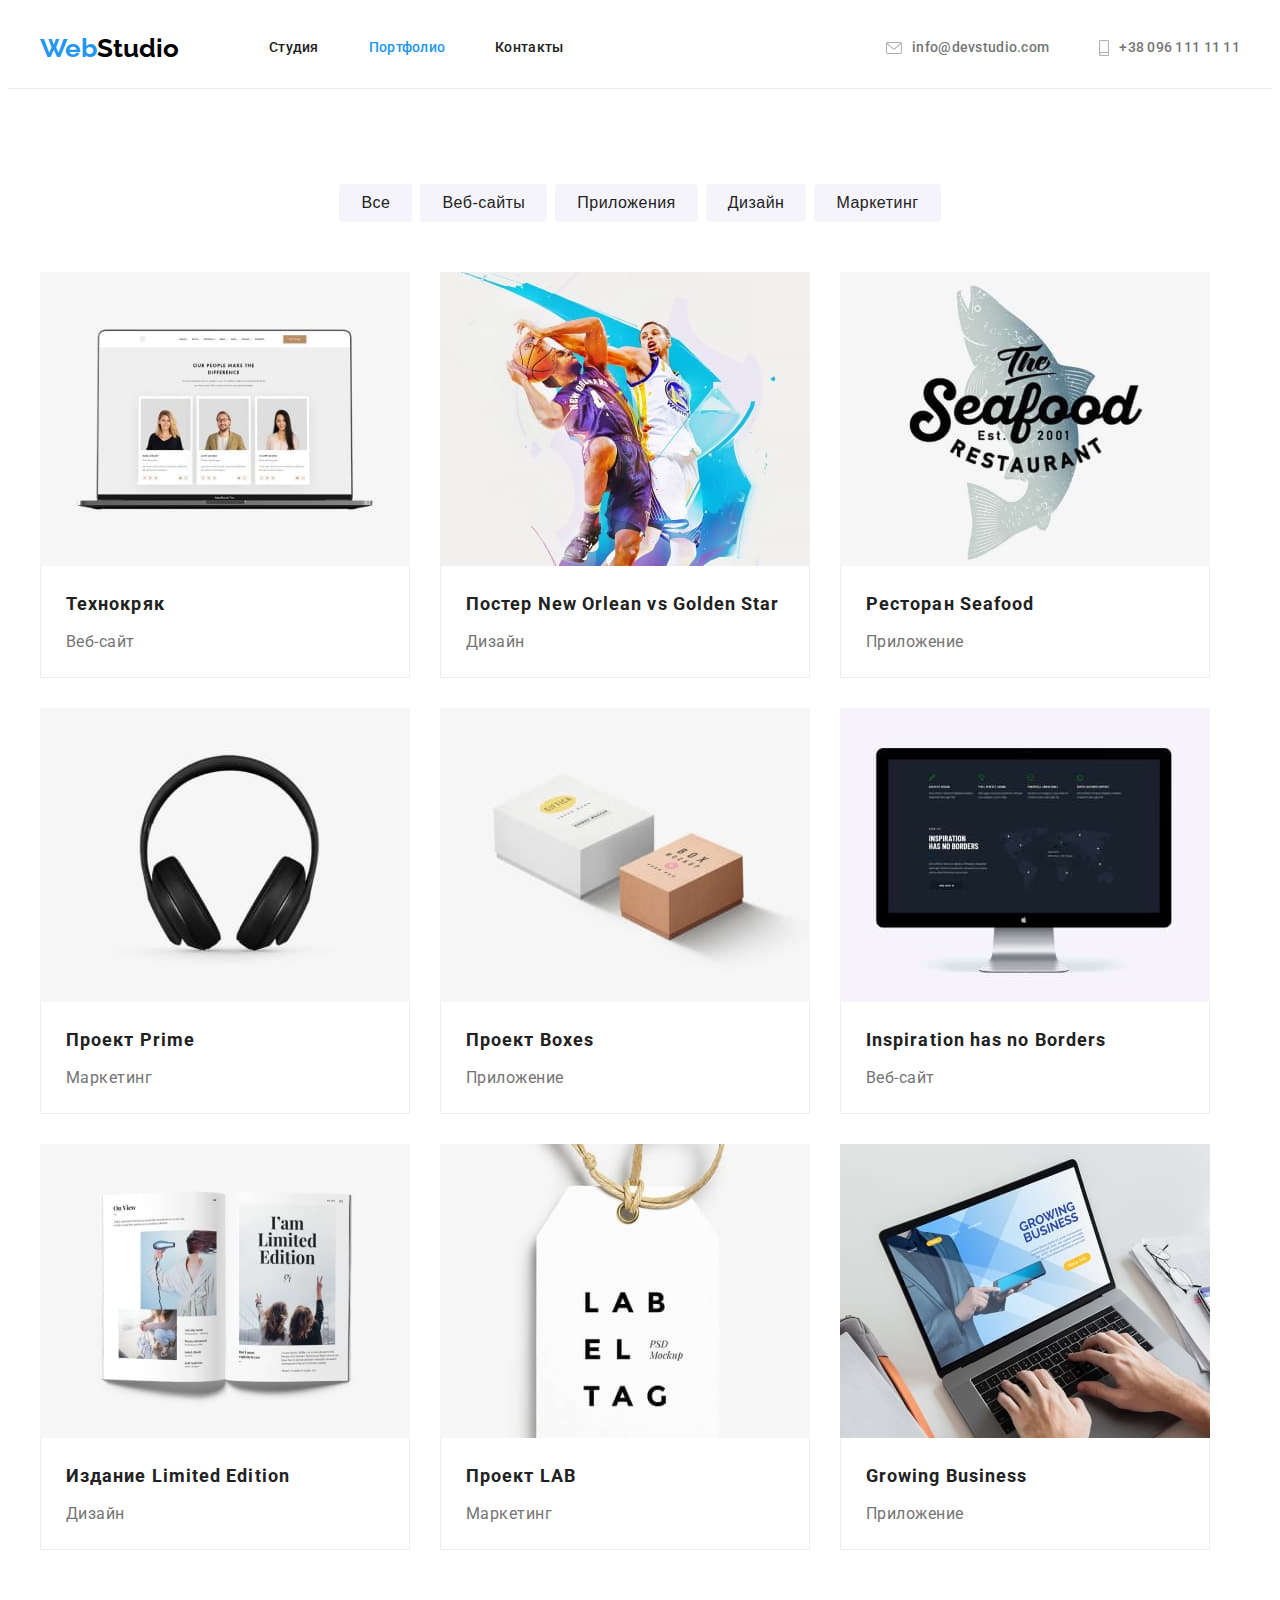
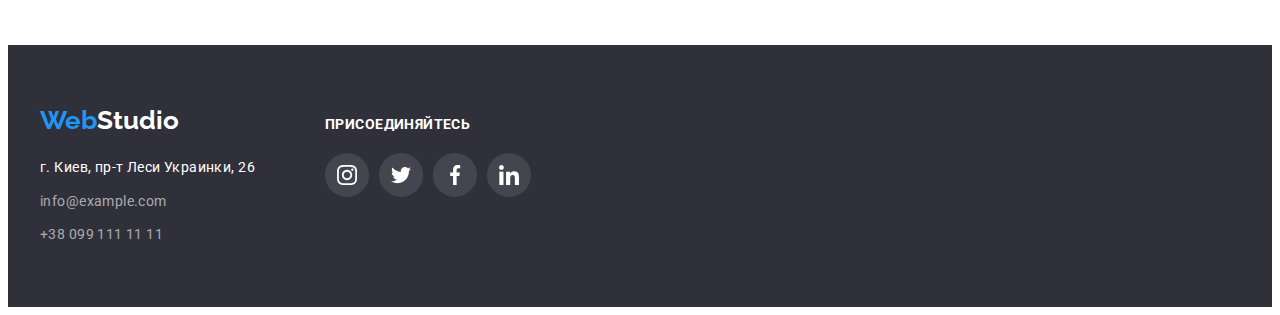
==== portfolio.html @ 7ffbceb2 "скопировала 4-ую домашку" ====
<!DOCTYPE html>
<html lang="en">

<head>
    <meta charset="UTF-8">
    <meta http-equiv="X-UA-Compatible" content="IE=edge">
    <meta name="viewport" content="width=device-width, initial-scale=1.0">
    <title>WebStudio</title>
    <link rel="preconnect" href="https://fonts.gstatic.com">
    <link rel="stylesheet" href="https://cdnjs.cloudflare.com/ajax/libs/modern-normalize/1.0.0/modern-normalize.min.css" integrity="sha512-ISS7cAi1PEhQ8jnbJpJZMd29NlhNj4AWYyLOSp2CE/CsHxTCu+r+t0D2yoJudVrd0/8fTVPUVDzY5Tvli75u/g==" crossorigin="anonymous" />
    <link href="https://fonts.googleapis.com/css2?family=Raleway:wght@700&family=Roboto:wght@400;500;700;900&display=swap" rel="stylesheet">
    <link rel="stylesheet" href="./css/styles.css">
</head>

<body>
    <header class="header">
        <div class="navigation container">
            <nav>
                <ul class="list navigation">
                    <li><a class="logo link" lang="en" href="./index.html">Web<span class="logo-dark">Studio</span></a></li>
                    <li class="menu"><a class="link nav" href="./index.html">Студия</a></li>
                    <li class="menu"><a class="link current nav" href="./portfolio.html">Портфолио</a></li>
                    <li class="menu"><a class="link nav" href="">Контакты</a></li>
                </ul>
            </nav>
            <ul class="list navigation contacts">
                <li class="menu">

                    <a class="link upper-contacts" href="mailto:info@devstudio.com"> <svg width="16" height="12">
                        <use href="./images/sprite.svg#icon-envelope"></use>
                    </svg> <span class="text-nav">info@devstudio.com</span></a>
                </li>
                <li class="menu">

                    <a class="link upper-contacts" href="tel:+380961111111"><svg width="10" height="16">
                        <use href="./images/sprite.svg#icon-smartphone"></use>
                    </svg><span class="text-nav">+38 096 111 11 11</span></a></li>
            </ul>

        </div>

    </header>
    <main>
        <section class="portfolio-section">
            <div class="container">
                <h1 class="visually-hidden">Наши работы</h1>
                <ul class="btn-list list">
                    <li class="btn-list-item"><button class="filter-button" type="button">Все</button></li>
                    <li class="btn-list-item"><button class="filter-button" type="button">Веб-сайты</button></li>
                    <li class="btn-list-item"><button class="filter-button" type="button">Приложения</button></li>
                    <li class="btn-list-item"><button class="filter-button" type="button">Дизайн</button></li>
                    <li class="btn-list-item"><button class="filter-button" type="button">Маркетинг</button></li>
                </ul>
                <ul class="case-list list">
                    <li>
                        <a href="" class="por-card link">
                            <img src="./images/portfolio/img.jpg" width="370" alt="сайт с карточками про людей">
                            <div class="card-capture">
                                <h2 class="card-header-portfolio">Технокряк</h2>
                                <p class="card-text-portfolio">Веб-сайт</p>
                            </div>
                        </a>

                    </li>
                    <li>
                        <a href="" class="por-card link">
                            <img src="./images/portfolio/img-1.jpg" width="370" alt="двое играют в баскетбол">
                            <div class="card-capture">
                                <h2 class="card-header-portfolio">Постер New Orlean vs Golden Star</h2>
                                <p class="card-text-portfolio">Дизайн</p>
                            </div>
                        </a>

                    </li>
                    <li>
                        <a href="" class="por-card link">
                            <img src="./images/portfolio/img-2.jpg" width="370" alt="логотип с рыбой на заднем плане">
                            <div class="card-capture">
                                <h2 class="card-header-portfolio">Ресторан Seafood</h2>
                                <p class="card-text-portfolio">Приложение</p>
                            </div>
                        </a>

                    </li>
                    <li>
                        <a href="" class="por-card link">
                            <img src="./images/portfolio/img-3.jpg" width="370" alt="наушники">
                            <div class="card-capture">
                                <h2 class="card-header-portfolio">Проект Prime</h2>
                                <p class="card-text-portfolio">Маркетинг</p>
                            </div>
                        </a>

                    </li>
                    <li>
                        <a href="" class="por-card link">
                            <img src="./images/portfolio/img-4.jpg" width="370" alt="две коробки картонные">
                            <div class="card-capture">
                                <h2 class="card-header-portfolio">Проект Boxes</h2>
                                <p class="card-text-portfolio">Приложение</p>
                            </div>
                        </a>

                    </li>
                    <li>
                        <a href="" class="por-card link">
                            <img src="./images/portfolio/img-5.jpg" width="370" alt="монитор с сайтом в темной теме">
                            <div class="card-capture">
                                <h2 class="card-header-portfolio">Inspiration has no Borders</h2>
                                <p class="card-text-portfolio">Веб-сайт</p>
                            </div>
                        </a>

                    </li>
                    <li>
                        <a href class="por-card link">
                            <img src="./images/portfolio/img-6.jpg" width="370" alt="глянцевый журнал">
                            <div class="card-capture">
                                <h2 class="card-header-portfolio">Издание Limited Edition</h2>
                                <p class="card-text-portfolio">Дизайн</p>
                            </div>
                        </a>


                    </li>
                    <li>
                        <a href="" class="por-card link">
                            <img src="./images/portfolio/img-7.jpg" width="370" alt="бирка с надписью лейбл">
                            <div class="card-capture">
                                <h2 class="card-header-portfolio">Проект LAB</h2>
                                <p class="card-text-portfolio">Маркетинг</p>
                            </div>
                        </a>


                    </li>
                    <li>
                        <a href="" class="por-card link">
                            <img src="./images/portfolio/img-8.jpg" width="370" alt="ноутбук и руки">
                            <div class="card-capture">
                                <h2 class="card-header-portfolio">Growing Business</h2>
                                <p class="card-text-portfolio">Приложение</p>
                            </div>
                        </a>

                    </li>
                </ul>
            </div>

        </section>
    </main>
    <footer class="footer-section">
        <div class="footer-position container">
            <div class="right-footer">
                <a lang="en" class="logo-down link" href="./index.html">Web<span class="logo-light">Studio</span></a>
                <address class="general-adress">
            <ul class="list ">
                <li class="address-item"><a class="link address" href="https://goo.gl/maps/BEkhHuZWLyBjJodx8" target="_blank" rel="noreferrer noopenerr" >г. Киев, пр-т Леси Украинки, 26</a></li>
                <li class="address-item"><a class="link bottom-contacts" href="mailto:info@example.com">info@example.com</a></li>
                <li class="address-item"><a class="link bottom-contacts" href="tel:+380991111111">+38 099 111 11 11</a></li>
            </ul>
                </address>
            </div>


            <div class="side-footer">
                <p class="call-action">Присоединяйтесь</p>
                <ul class="list socials-list-footer">
                    <li class="socials-footer-item">
                        <a href="" class="socials-icon-item-footer"><svg class="socials-icon" width="20" height="20"><use href="./images/sprite.svg#icon-instagram "></use></svg>
                        </a>
                    </li>
                    <li class="socials-footer-item">
                        <a href="" class="socials-icon-item-footer"><svg class="socials-icon" width="20" height="20"><use href="./images/sprite.svg#icon-twitter "></use></svg>
                        </a>
                    </li>
                    <li class="socials-footer-item">
                        <a href="" class="socials-icon-item-footer"><svg class="socials-icon" width="20" height="20"><use href="./images/sprite.svg#icon-facebook "></use></svg>
                        </a>
                    </li>
                    <li class="socials-footer-item">
                        <a href="" class="socials-icon-item-footer"><svg class="socials-icon" width="20" height="20"><use href="./images/sprite.svg#icon-linkedin "></use></svg>
                        </a>
                    </li>

                </ul>
            </div>
        </div>
    </footer>

</body>

</html>
---- css/styles.css ----
/* --- компоненты ---*/

 :root {
    --main-color: #212121;
    --second-color: #757575;
    --acent-color: #2196F3;
    --background-color-dark: #2F303A;
    --background-color-soft-gray: #F5F4FA;
    --button-hover-color: #188CE8;
    --white-font: #FFFFFF;
    --black-logo: #000000;
    --icon-color: #AFB1B8;
}

.visually-hidden {
    position: absolute !important;
    clip: rect(1px 1px 1px 1px);
    /* IE6, IE7 */
    clip: rect(1px, 1px, 1px, 1px);
    padding: 0 !important;
    border: 0 !important;
    height: 1px !important;
    width: 1px !important;
    overflow: hidden;
}


/*--- отменить стили по умолчанию ----*/

h1,
h2,
h3,
h4,
h5,
h6,
p {
    margin: 0;
}

ul,
ol {
    margin: 0;
    padding: 0;
}

img {
    display: block;
}

.general-adress {
    font-style: normal;
}

.list {
    list-style-type: none;
}

.link {
    text-decoration: none;
    color: inherit;
}


/*--- шрифты ---*/

body {
    font-family: 'Roboto', sans-serif;
    color: var(--main-color);
}

.logo {
    font-family: 'Raleway', sans-serif;
    font-weight: 700;
    font-size: 26px;
    line-height: 1.19;
    color: var(--acent-color);
    margin-right: 90px;
    padding: 24px 0;
}


/* ========= STUDIO PAGE ========= */


/* --- header --- */

.header {
    border-bottom: 1px solid #ECECEC;
    display: block;
    ;
}

.navigation {
    display: flex;
    align-items: center;
}

.menu:not(:last-child) {
    margin-right: 50px;
}

.menu {
    display: flex;
    align-items: center;
}

.container {
    width: 1200px;
    margin: 0 auto;
    padding-left: 15px;
    padding-right: 15px;
}

.logo-dark {
    color: var(--black-logo);
}

.contacts {
    margin-left: auto;
}

.text-nav {
    margin-left: 10px;
}

.nav {
    font-weight: 500;
    font-size: 14px;
    line-height: 1.14;
    letter-spacing: 0.02em;
    padding-top: 32px;
    padding-bottom: 32px;
    display: block;
}

.nav:hover,
.nav:focus,
.upper-contacts:hover,
.upper-contacts:focus {
    color: var(--acent-color);
    fill: var(--acent-color);
}

.upper-contacts {
    font-weight: 500;
    font-size: 14px;
    line-height: 1.14;
    letter-spacing: 0.02em;
    color: var(--second-color);
    fill: var(--icon-color);
    padding-top: 32px;
    padding-bottom: 32px;
    display: flex;
    align-items: center;
}

.current {
    color: var(--acent-color);
}


/* --- main ---*/


/* --- hero ---*/

.hero-section {
    background-color: var(--background-color-dark);
    display: flex;
    justify-content: center;
    align-items: center;
    flex-direction: column;
    padding-bottom: 200px;
    padding-top: 200px;
    background-image: linear-gradient( rgba(47, 48, 58, 0.4), rgba(47, 48, 58, 0.4)), url("../images/big_bg.jpg");
}


/*        
            
            .hero (висел на див вместе с контейнером) {
                display: flex;
                justify-content: center;
                align-items: center;
                flex-direction: column;
            } */

.hero-h1 {
    font-weight: 900;
    font-size: 44px;
    line-height: 1.36;
    text-align: center;
    letter-spacing: 0.06em;
    text-transform: uppercase;
    color: var(--white-font);
    display: block;
    width: 690px;
    margin: 0 auto;
    margin-bottom: 30px;
}

.hero-button {
    background: var(--acent-color);
    box-shadow: 0px 4px 4px rgba(0, 0, 0, 0.15);
    border-radius: 4px;
    font-family: Roboto;
    font-weight: 700;
    font-size: 16px;
    line-height: 1.87;
    display: block;
    letter-spacing: 0.06em;
    color: var(--white-font);
    cursor: pointer;
    border: 0px;
    padding-bottom: 10px;
    padding-top: 10px;
    padding-right: 32px;
    padding-left: 32px;
    margin: 0 auto;
}

.hero-button:hover,
.hero-button:focus {
    background: var(--button-hover-color);
    box-shadow: 0px 4px 4px rgba(0, 0, 0, 0.15);
    border-radius: 4px;
    border: 0px;
}


/* --- features --- */

.features-icon {}

.feature-icon-wrap {
    background-color: #F5F4FA;
    width: 270px;
    height: 120px;
    display: flex;
    justify-content: center;
    align-items: center;
    border-radius: 4px;
    margin-bottom: 30px;
}

.features-section {
    padding-top: 95px;
    padding-bottom: 95px;
}

.features-list {
    display: flex;
    margin-left: -30px;
}

.feature-item {
    width: 270px;
    margin-left: 30px;
    flex-basis: calc((100% - 120px) / 4);
}


/* .feature-item:not(:last-child) {
                margin-right: 30px;
            } */

.features-header {
    display: flex;
    font-weight: 700;
    font-size: 14px;
    line-height: 1.14;
    letter-spacing: 0.03em;
    text-transform: uppercase;
    margin-bottom: 10px;
}

.features-text {
    display: flex;
    font-size: 14px;
    line-height: 1.71;
    letter-spacing: 0.03em;
    color: var(--second-color);
}


/* --- we-do --- */

.wedo-section {
    padding-bottom: 95px;
}

.headline-section {
    font-weight: 700;
    font-size: 36px;
    line-height: 1.17;
    text-align: center;
    letter-spacing: 0.03em;
    margin-bottom: 50px;
}

.wedo-img {
    display: flex;
    flex-wrap: wrap;
    justify-content: space-between;
}


/* --- team--- */

.socials-list {
    display: flex;
    align-items: center;
    justify-content: space-between;
    /* padding-left: 32px;
    padding-right: 32px;
    padding-bottom: 30px; */
}

.socials-icon-item {
    fill: var(--icon-color);
}

.socials-icon-wrap:not(:last-child) {
    margin-right: 10px;
}

.socials-icon-item {
    display: flex;
    align-items: center;
    justify-content: center;
    border-radius: 50%;
    width: 44px;
    height: 44px;
}

.socials-icon-item:hover,
.socials-icon-item:focus,
.socials-icon-item-footer:focus,
.socials-icon-item-footer:hover {
    background-color: var(--acent-color);
    fill: var(--white-font);
    cursor: pointer;
}

.team-section {
    background-color: var(--background-color-soft-gray);
    padding-top: 95px;
    padding-bottom: 95px;
}

.team-list {
    display: flex;
    /* justify-content: space-between; */
    margin-left: -30px;
    width: 1170px;
}

.team-card {
    background: var(--white-font);
    box-shadow: 0px 1px 3px rgba(0, 0, 0, 0.12), 0px 1px 1px rgba(0, 0, 0, 0.14), 0px 2px 1px rgba(0, 0, 0, 0.2);
    border-radius: 0px 0px 4px 4px;
    margin-left: 30px;
    flex-basis: calc((100% - 120px) / 4);
}

.card-header {
    font-weight: 500;
    font-size: 16px;
    line-height: 1.19;
    letter-spacing: 0.03em;
    text-align: center;
    margin-bottom: 10px;
}

.team-capture {
    padding-bottom: 30px;
    padding-top: 30px;
    padding-right: 32px;
    padding-left: 32px;
}

.card-text {
    font-size: 16px;
    line-height: 1.19;
    letter-spacing: 0.03em;
    color: var(--second-color);
    text-align: center;
    margin-bottom: 16px;
}


/*----clients----*/

.clients-section {
    padding-bottom: 95px;
    padding-top: 95px;
}


/* .clients-list-item {
    width: 170px;
    height: 90px;
    border: 1px solid #AFB1B8;
    border-radius: 4px;
    align-items: center;
    justify-content: center;
    display: flex;
    fill: var(--icon-color);
} */

.clients-list-item:not(:last-child) {
    margin-right: 30px;
}

.clients-list-link:focus,
.clients-list-link:hover {
    border: 1px solid var(--acent-color);
    cursor: pointer;
    fill: var(--acent-color);
}

.clients-list-link {
    width: 170px;
    height: 90px;
    border: 1px solid #AFB1B8;
    border-radius: 4px;
    align-items: center;
    justify-content: center;
    display: flex;
    fill: var(--icon-color);
}

.clients-list {
    display: flex;
    align-items: center;
}

.client-icon:hover,
.client-icon:focus {
    fill: var(--acent-color);
    cursor: pointer;
}


/* --- footer --- */

.footer-section {
    padding-top: 60px;
    padding-bottom: 60px;
    background-color: var(--background-color-dark);
}

.logo-light {
    color: var(--white-font);
}

.logo-down {
    font-family: 'Raleway', sans-serif;
    font-weight: 700;
    font-size: 26px;
    line-height: 1.19;
    color: var(--acent-color);
    margin-bottom: 20px;
    display: block;
}

.address-item:not(:last-child) {
    margin-bottom: 10px;
}

.address {
    font-size: 14px;
    line-height: 1.71;
    letter-spacing: 0.03em;
    color: var(--white-font);
}

.bottom-contacts {
    font-size: 14px;
    line-height: 1.71;
    letter-spacing: 0.03em;
    color: rgba(255, 255, 255, 0.6);
}

.address:focus,
.bottom-contacts:focus,
.address:hover,
.bottom-contacts:hover {
    color: var(--acent-color);
}

.side-footer {
    margin-left: 70px;
}

.call-action {
    color: var(--white-font);
    text-transform: uppercase;
    font-weight: 700;
    font-size: 14px;
    letter-spacing: 0.03em;
    line-height: 1.14;
    margin-bottom: 20px;
}

.socials-list-footer {
    display: flex;
    align-items: center;
}

.footer-position {
    display: flex;
    align-items: baseline;
}

.socials-icon-item-footer {
    fill: var(--white-font);
    display: flex;
    align-items: center;
    justify-content: center;
    width: 44px;
    height: 44px;
    border-radius: 50%;
    background-color: rgba(255, 255, 255, 0.1);
}

.socials-footer-item:not(:last-child) {
    margin-right: 10px;
}


/* ========= PORTFOLIO PAGE ========= */


/* хэдер и футер скопированы
            переместила только класс - current */

.portfolio-section {
    padding-bottom: 95px;
    padding-top: 95px;
}


/* кнопки сверху */

.filter-button {
    font-weight: 500;
    font-size: 16px;
    line-height: 1.62;
    text-align: center;
    letter-spacing: 0.03em;
    color: var(--main-color);
    background-color: var(--background-color-soft-gray);
    border-radius: 4px;
    cursor: pointer;
    border: 0px;
    padding-top: 6px;
    padding-bottom: 6px;
    padding-left: 22px;
    padding-right: 22px;
}

.btn-list {
    display: flex;
    justify-content: center;
    margin-bottom: 50px;
}

.btn-list-item:not(:last-child) {
    margin-right: 8px;
}

.filter-button:hover,
.filter-button:focus {
    background-color: var(--acent-color);
    color: var(--white-font);
    box-shadow: 0px 3px 1px rgba(0, 0, 0, 0.1), 0px 1px 2px rgba(0, 0, 0, 0.08), 0px 2px 2px rgba(0, 0, 0, 0.12);
    border-radius: 4px;
    border: 0px;
}


/* карточка */

.case-list {
    display: flex;
    flex-wrap: wrap;
    margin-top: -30px;
    margin-left: -30px;
    flex-basis: calc(100% / 3 - 30px)
}

.por-card {
    margin-left: 30px;
    margin-top: 30px;
    display: block;
}

.por-card:hover,
.por-card:focus {
    box-shadow: 0px 1px 1px rgba(0, 0, 0, 0.12), 0px 4px 4px rgba(0, 0, 0, 0.06), 1px 4px 6px rgba(0, 0, 0, 0.16);
    cursor: pointer;
}

.card-capture {
    padding-left: 25px;
    padding-bottom: 20px;
    border: 1px solid #EEEEEE;
    border-top: none;
    padding-top: 20px;
    padding-right: 25px;
}

.card-header-portfolio {
    font-weight: 700;
    font-size: 18px;
    line-height: 2;
    letter-spacing: 0.06em;
    margin-bottom: 5px;
}

.card-text-portfolio {
    font-size: 16px;
    line-height: 1.87;
    letter-spacing: 0.03em;
    color: var(--second-color);
}


/* .card-case:not(:nth-last-child(-n + 3)) {
                margin-bottom: 30px;
            } */
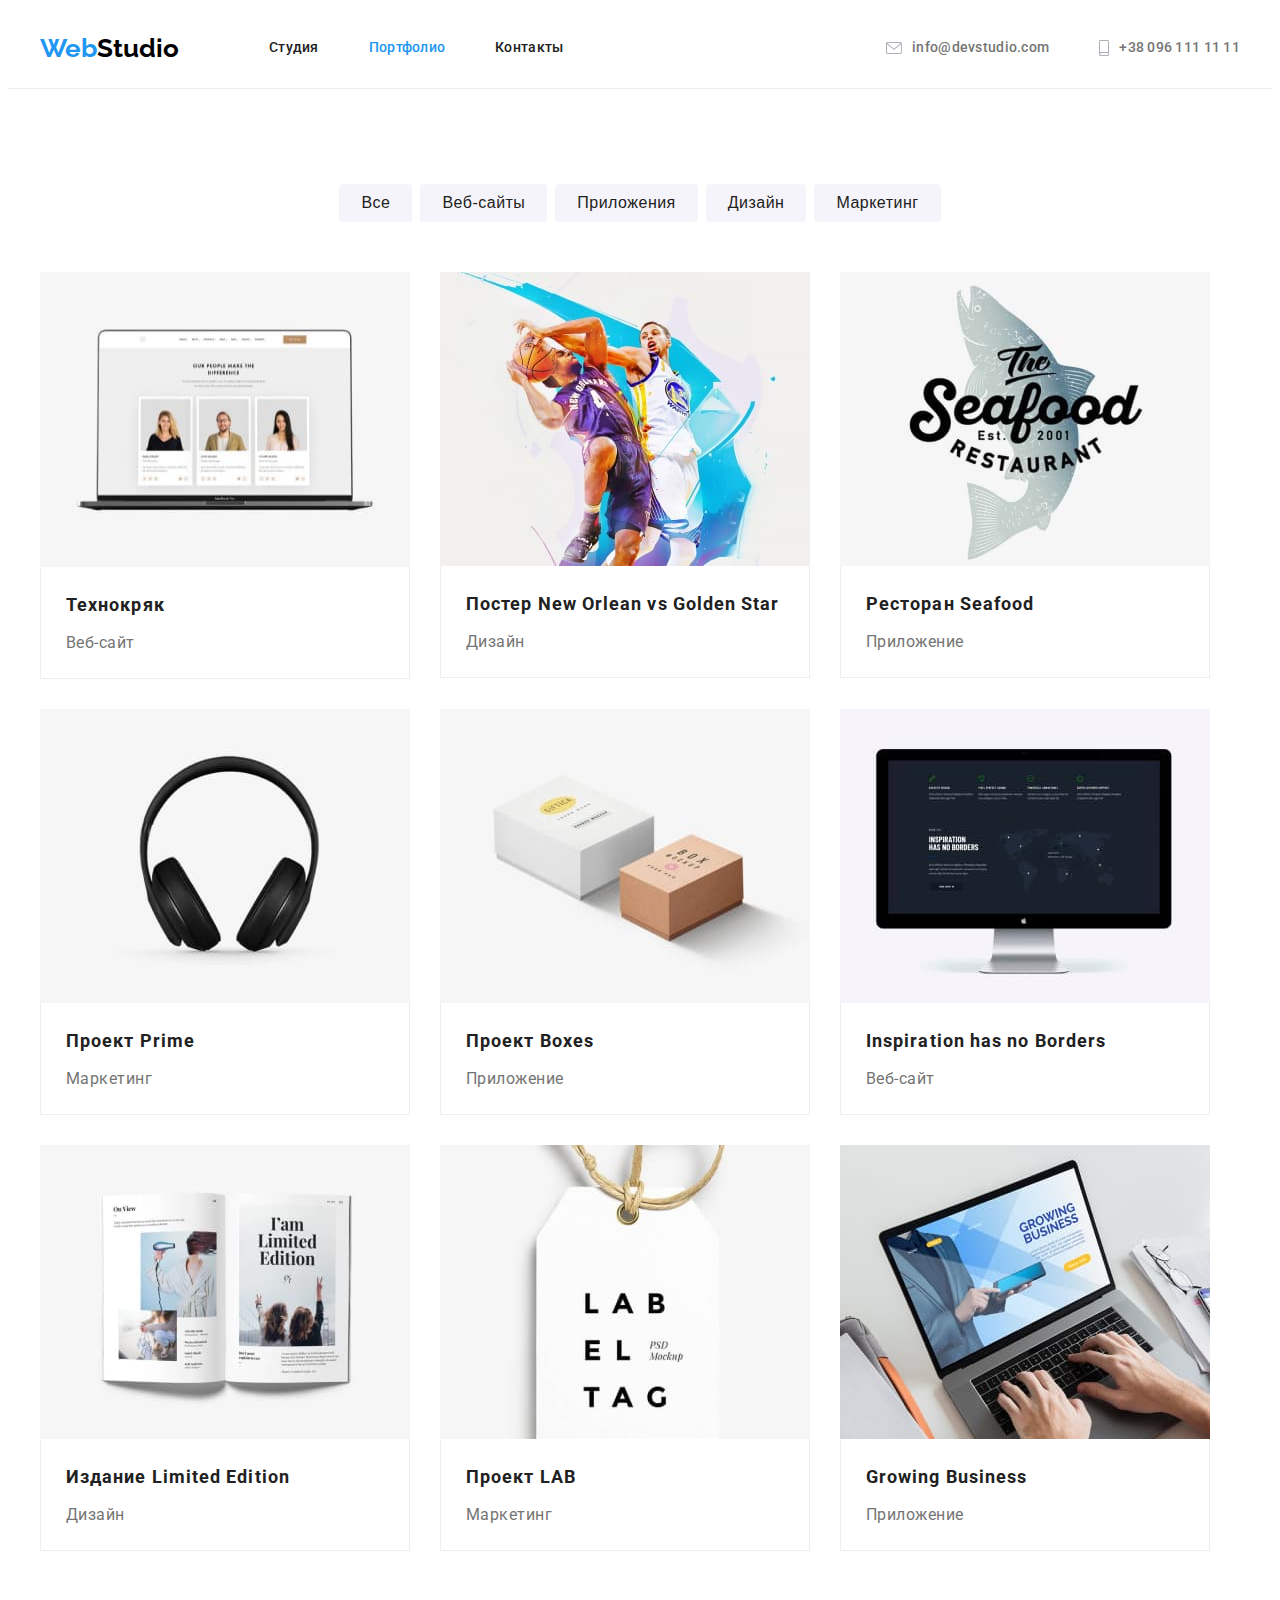
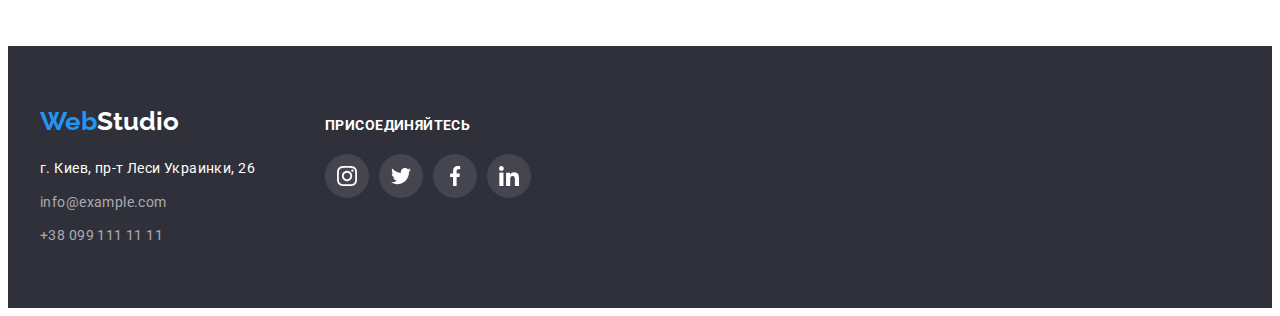
==== commit 56d1f903: "сделала оверлей на карточку портфолио и полоску на хедер" ====
--- a/portfolio.html
+++ b/portfolio.html
@@ -18,9 +18,9 @@
             <nav>
                 <ul class="list navigation">
                     <li><a class="logo link" lang="en" href="./index.html">Web<span class="logo-dark">Studio</span></a></li>
-                    <li class="menu"><a class="link nav" href="./index.html">Студия</a></li>
-                    <li class="menu"><a class="link current nav" href="./portfolio.html">Портфолио</a></li>
-                    <li class="menu"><a class="link nav" href="">Контакты</a></li>
+                    <li class="menu-left-side"><a class="link nav" href="./index.html">Студия</a></li>
+                    <li class="menu-left-side"><a class="link current nav" href="./portfolio.html">Портфолио</a></li>
+                    <li class="menu-left-side"><a class="link nav" href="">Контакты</a></li>
                 </ul>
             </nav>
             <ul class="list navigation contacts">
@@ -54,7 +54,10 @@
                 <ul class="case-list list">
                     <li>
                         <a href="" class="por-card link">
-                            <img src="./images/portfolio/img.jpg" width="370" alt="сайт с карточками про людей">
+                            <div class="overlay-wrap">
+                                <p class="overlay-porcard">Технокряк это современная площадка распространения коронавируса. Компании используют эту платформу для цифрового шпионажа и атак на защищённые сервера конкурентов.</p>
+                                <img src="./images/portfolio/img.jpg" width="370" height="295" alt="сайт с карточками про людей">
+                            </div>
                             <div class="card-capture">
                                 <h2 class="card-header-portfolio">Технокряк</h2>
                                 <p class="card-text-portfolio">Веб-сайт</p>
--- a/css/styles.css
+++ b/css/styles.css
@@ -1,182 +1,201 @@
-/* --- компоненты ---*/
-
- :root {
-    --main-color: #212121;
-    --second-color: #757575;
-    --acent-color: #2196F3;
-    --background-color-dark: #2F303A;
-    --background-color-soft-gray: #F5F4FA;
-    --button-hover-color: #188CE8;
-    --white-font: #FFFFFF;
-    --black-logo: #000000;
-    --icon-color: #AFB1B8;
-}
-
-.visually-hidden {
-    position: absolute !important;
-    clip: rect(1px 1px 1px 1px);
-    /* IE6, IE7 */
-    clip: rect(1px, 1px, 1px, 1px);
-    padding: 0 !important;
-    border: 0 !important;
-    height: 1px !important;
-    width: 1px !important;
-    overflow: hidden;
-}
-
-
-/*--- отменить стили по умолчанию ----*/
-
-h1,
-h2,
-h3,
-h4,
-h5,
-h6,
-p {
-    margin: 0;
-}
-
-ul,
-ol {
-    margin: 0;
-    padding: 0;
-}
-
-img {
-    display: block;
-}
-
-.general-adress {
-    font-style: normal;
-}
-
-.list {
-    list-style-type: none;
-}
-
-.link {
-    text-decoration: none;
-    color: inherit;
-}
-
-
-/*--- шрифты ---*/
-
-body {
-    font-family: 'Roboto', sans-serif;
-    color: var(--main-color);
-}
-
-.logo {
-    font-family: 'Raleway', sans-serif;
-    font-weight: 700;
-    font-size: 26px;
-    line-height: 1.19;
-    color: var(--acent-color);
-    margin-right: 90px;
-    padding: 24px 0;
-}
-
-
-/* ========= STUDIO PAGE ========= */
-
-
-/* --- header --- */
-
-.header {
-    border-bottom: 1px solid #ECECEC;
-    display: block;
-    ;
-}
-
-.navigation {
-    display: flex;
-    align-items: center;
-}
-
-.menu:not(:last-child) {
-    margin-right: 50px;
-}
-
-.menu {
-    display: flex;
-    align-items: center;
-}
-
-.container {
-    width: 1200px;
-    margin: 0 auto;
-    padding-left: 15px;
-    padding-right: 15px;
-}
-
-.logo-dark {
-    color: var(--black-logo);
-}
-
-.contacts {
-    margin-left: auto;
-}
-
-.text-nav {
-    margin-left: 10px;
-}
-
-.nav {
-    font-weight: 500;
-    font-size: 14px;
-    line-height: 1.14;
-    letter-spacing: 0.02em;
-    padding-top: 32px;
-    padding-bottom: 32px;
-    display: block;
-}
-
-.nav:hover,
-.nav:focus,
-.upper-contacts:hover,
-.upper-contacts:focus {
-    color: var(--acent-color);
-    fill: var(--acent-color);
-}
-
-.upper-contacts {
-    font-weight: 500;
-    font-size: 14px;
-    line-height: 1.14;
-    letter-spacing: 0.02em;
-    color: var(--second-color);
-    fill: var(--icon-color);
-    padding-top: 32px;
-    padding-bottom: 32px;
-    display: flex;
-    align-items: center;
-}
-
-.current {
-    color: var(--acent-color);
-}
-
-
-/* --- main ---*/
-
-
-/* --- hero ---*/
-
-.hero-section {
-    background-color: var(--background-color-dark);
-    display: flex;
-    justify-content: center;
-    align-items: center;
-    flex-direction: column;
-    padding-bottom: 200px;
-    padding-top: 200px;
-    background-image: linear-gradient( rgba(47, 48, 58, 0.4), rgba(47, 48, 58, 0.4)), url("../images/big_bg.jpg");
-}
-
-
-/*        
+    /* --- компоненты ---*/
+    
+     :root {
+        --main-color: #212121;
+        --second-color: #757575;
+        --acent-color: #2196F3;
+        --background-color-dark: #2F303A;
+        --background-color-soft-gray: #F5F4FA;
+        --button-hover-color: #188CE8;
+        --white-font: #FFFFFF;
+        --black-logo: #000000;
+        --icon-color: #AFB1B8;
+    }
+    
+    .visually-hidden {
+        position: absolute !important;
+        clip: rect(1px 1px 1px 1px);
+        /* IE6, IE7 */
+        clip: rect(1px, 1px, 1px, 1px);
+        padding: 0 !important;
+        border: 0 !important;
+        height: 1px !important;
+        width: 1px !important;
+        overflow: hidden;
+    }
+    /*--- отменить стили по умолчанию ----*/
+    
+    h1,
+    h2,
+    h3,
+    h4,
+    h5,
+    h6,
+    p {
+        margin: 0;
+    }
+    
+    ul,
+    ol {
+        margin: 0;
+        padding: 0;
+    }
+    
+    img {
+        display: block;
+    }
+    
+    .general-adress {
+        font-style: normal;
+    }
+    
+    .list {
+        list-style-type: none;
+    }
+    
+    .link {
+        text-decoration: none;
+        color: inherit;
+    }
+    /*--- шрифты ---*/
+    
+    body {
+        font-family: 'Roboto', sans-serif;
+        color: var(--main-color);
+    }
+    
+    .logo {
+        font-family: 'Raleway', sans-serif;
+        font-weight: 700;
+        font-size: 26px;
+        line-height: 1.19;
+        color: var(--acent-color);
+        margin-right: 90px;
+        padding: 24px 0;
+    }
+    /* ========= STUDIO PAGE ========= */
+    /* --- header --- */
+    
+    .header {
+        border-bottom: 1px solid #ECECEC;
+        display: block;
+        ;
+    }
+    
+    .navigation {
+        display: flex;
+        align-items: center;
+    }
+    
+    .menu:not(:last-child) {
+        margin-right: 50px;
+    }
+    
+    .menu {
+        display: flex;
+        align-items: center;
+    }
+    
+    .menu-left-side {
+        display: flex;
+        align-content: center;
+        justify-content: center;
+        position: relative;
+    }
+    
+    .nav:hover::after {
+        content: "";
+        width: 100%;
+        height: 4px;
+        border-radius: 2px;
+        background-color: var(--acent-color);
+        display: flex;
+        position: absolute;
+        margin-top: 29px;
+    }
+    
+    .nav:focus::after {
+        content: "";
+        width: 100%;
+        height: 4px;
+        border-radius: 2px;
+        background-color: var(--acent-color);
+        display: flex;
+        position: absolute;
+        margin-top: 29px;
+    }
+    
+    .menu-left-side:not(:last-child) {
+        margin-right: 50px;
+    }
+    
+    .container {
+        width: 1200px;
+        margin: 0 auto;
+        padding-left: 15px;
+        padding-right: 15px;
+    }
+    
+    .logo-dark {
+        color: var(--black-logo);
+    }
+    
+    .contacts {
+        margin-left: auto;
+    }
+    
+    .text-nav {
+        margin-left: 10px;
+    }
+    
+    .nav {
+        font-weight: 500;
+        font-size: 14px;
+        line-height: 1.14;
+        letter-spacing: 0.02em;
+        padding-top: 32px;
+        padding-bottom: 32px;
+        display: block;
+    }
+    
+    .nav:hover,
+    .nav:focus,
+    .upper-contacts:hover,
+    .upper-contacts:focus {
+        color: var(--acent-color);
+        fill: var(--acent-color);
+    }
+    
+    .upper-contacts {
+        font-weight: 500;
+        font-size: 14px;
+        line-height: 1.14;
+        letter-spacing: 0.02em;
+        color: var(--second-color);
+        fill: var(--icon-color);
+        padding-top: 32px;
+        padding-bottom: 32px;
+        display: flex;
+        align-items: center;
+    }
+    
+    .current {
+        color: var(--acent-color);
+    }
+    /* --- main ---*/
+    /* --- hero ---*/
+    
+    .hero-section {
+        background-color: var(--background-color-dark);
+        display: flex;
+        justify-content: center;
+        align-items: center;
+        flex-direction: column;
+        padding-bottom: 200px;
+        padding-top: 200px;
+        background-image: linear-gradient( rgba(47, 48, 58, 0.4), rgba(47, 48, 58, 0.4)), url("../images/big_bg.jpg");
+    }
+    /*        
             
             .hero (висел на див вместе с контейнером) {
                 display: flex;
@@ -184,220 +203,208 @@
                 align-items: center;
                 flex-direction: column;
             } */
-
-.hero-h1 {
-    font-weight: 900;
-    font-size: 44px;
-    line-height: 1.36;
-    text-align: center;
-    letter-spacing: 0.06em;
-    text-transform: uppercase;
-    color: var(--white-font);
-    display: block;
-    width: 690px;
-    margin: 0 auto;
-    margin-bottom: 30px;
-}
-
-.hero-button {
-    background: var(--acent-color);
-    box-shadow: 0px 4px 4px rgba(0, 0, 0, 0.15);
-    border-radius: 4px;
-    font-family: Roboto;
-    font-weight: 700;
-    font-size: 16px;
-    line-height: 1.87;
-    display: block;
-    letter-spacing: 0.06em;
-    color: var(--white-font);
-    cursor: pointer;
-    border: 0px;
-    padding-bottom: 10px;
-    padding-top: 10px;
-    padding-right: 32px;
-    padding-left: 32px;
-    margin: 0 auto;
-}
-
-.hero-button:hover,
-.hero-button:focus {
-    background: var(--button-hover-color);
-    box-shadow: 0px 4px 4px rgba(0, 0, 0, 0.15);
-    border-radius: 4px;
-    border: 0px;
-}
-
-
-/* --- features --- */
-
-.features-icon {}
-
-.feature-icon-wrap {
-    background-color: #F5F4FA;
-    width: 270px;
-    height: 120px;
-    display: flex;
-    justify-content: center;
-    align-items: center;
-    border-radius: 4px;
-    margin-bottom: 30px;
-}
-
-.features-section {
-    padding-top: 95px;
-    padding-bottom: 95px;
-}
-
-.features-list {
-    display: flex;
-    margin-left: -30px;
-}
-
-.feature-item {
-    width: 270px;
-    margin-left: 30px;
-    flex-basis: calc((100% - 120px) / 4);
-}
-
-
-/* .feature-item:not(:last-child) {
+    
+    .hero-h1 {
+        font-weight: 900;
+        font-size: 44px;
+        line-height: 1.36;
+        text-align: center;
+        letter-spacing: 0.06em;
+        text-transform: uppercase;
+        color: var(--white-font);
+        display: block;
+        width: 690px;
+        margin: 0 auto;
+        margin-bottom: 30px;
+    }
+    
+    .hero-button {
+        background: var(--acent-color);
+        box-shadow: 0px 4px 4px rgba(0, 0, 0, 0.15);
+        border-radius: 4px;
+        font-family: Roboto;
+        font-weight: 700;
+        font-size: 16px;
+        line-height: 1.87;
+        display: block;
+        letter-spacing: 0.06em;
+        color: var(--white-font);
+        cursor: pointer;
+        border: 0px;
+        padding-bottom: 10px;
+        padding-top: 10px;
+        padding-right: 32px;
+        padding-left: 32px;
+        margin: 0 auto;
+    }
+    
+    .hero-button:hover,
+    .hero-button:focus {
+        background: var(--button-hover-color);
+        box-shadow: 0px 4px 4px rgba(0, 0, 0, 0.15);
+        border-radius: 4px;
+        border: 0px;
+    }
+    /* --- features --- */
+    
+    .features-icon {}
+    
+    .feature-icon-wrap {
+        background-color: #F5F4FA;
+        width: 270px;
+        height: 120px;
+        display: flex;
+        justify-content: center;
+        align-items: center;
+        border-radius: 4px;
+        margin-bottom: 30px;
+    }
+    
+    .features-section {
+        padding-top: 95px;
+        padding-bottom: 95px;
+    }
+    
+    .features-list {
+        display: flex;
+        margin-left: -30px;
+    }
+    
+    .feature-item {
+        width: 270px;
+        margin-left: 30px;
+        flex-basis: calc((100% - 120px) / 4);
+    }
+    /* .feature-item:not(:last-child) {
                 margin-right: 30px;
             } */
-
-.features-header {
-    display: flex;
-    font-weight: 700;
-    font-size: 14px;
-    line-height: 1.14;
-    letter-spacing: 0.03em;
-    text-transform: uppercase;
-    margin-bottom: 10px;
-}
-
-.features-text {
-    display: flex;
-    font-size: 14px;
-    line-height: 1.71;
-    letter-spacing: 0.03em;
-    color: var(--second-color);
-}
-
-
-/* --- we-do --- */
-
-.wedo-section {
-    padding-bottom: 95px;
-}
-
-.headline-section {
-    font-weight: 700;
-    font-size: 36px;
-    line-height: 1.17;
-    text-align: center;
-    letter-spacing: 0.03em;
-    margin-bottom: 50px;
-}
-
-.wedo-img {
-    display: flex;
-    flex-wrap: wrap;
-    justify-content: space-between;
-}
-
-
-/* --- team--- */
-
-.socials-list {
-    display: flex;
-    align-items: center;
-    justify-content: space-between;
-    /* padding-left: 32px;
+    
+    .features-header {
+        display: flex;
+        font-weight: 700;
+        font-size: 14px;
+        line-height: 1.14;
+        letter-spacing: 0.03em;
+        text-transform: uppercase;
+        margin-bottom: 10px;
+    }
+    
+    .features-text {
+        display: flex;
+        font-size: 14px;
+        line-height: 1.71;
+        letter-spacing: 0.03em;
+        color: var(--second-color);
+    }
+    /* --- we-do --- */
+    
+    .wedo-section {
+        padding-bottom: 95px;
+    }
+    
+    .headline-section {
+        font-weight: 700;
+        font-size: 36px;
+        line-height: 1.17;
+        text-align: center;
+        letter-spacing: 0.03em;
+        margin-bottom: 50px;
+    }
+    
+    .wedo-img {
+        display: flex;
+        flex-wrap: wrap;
+        justify-content: space-between;
+    }
+    /* --- team--- */
+    
+    .socials-list {
+        display: flex;
+        align-items: center;
+        justify-content: space-between;
+        /* padding-left: 32px;
     padding-right: 32px;
     padding-bottom: 30px; */
-}
-
-.socials-icon-item {
-    fill: var(--icon-color);
-}
-
-.socials-icon-wrap:not(:last-child) {
-    margin-right: 10px;
-}
-
-.socials-icon-item {
-    display: flex;
-    align-items: center;
-    justify-content: center;
-    border-radius: 50%;
-    width: 44px;
-    height: 44px;
-}
-
-.socials-icon-item:hover,
-.socials-icon-item:focus,
-.socials-icon-item-footer:focus,
-.socials-icon-item-footer:hover {
-    background-color: var(--acent-color);
-    fill: var(--white-font);
-    cursor: pointer;
-}
-
-.team-section {
-    background-color: var(--background-color-soft-gray);
-    padding-top: 95px;
-    padding-bottom: 95px;
-}
-
-.team-list {
-    display: flex;
-    /* justify-content: space-between; */
-    margin-left: -30px;
-    width: 1170px;
-}
-
-.team-card {
-    background: var(--white-font);
-    box-shadow: 0px 1px 3px rgba(0, 0, 0, 0.12), 0px 1px 1px rgba(0, 0, 0, 0.14), 0px 2px 1px rgba(0, 0, 0, 0.2);
-    border-radius: 0px 0px 4px 4px;
-    margin-left: 30px;
-    flex-basis: calc((100% - 120px) / 4);
-}
-
-.card-header {
-    font-weight: 500;
-    font-size: 16px;
-    line-height: 1.19;
-    letter-spacing: 0.03em;
-    text-align: center;
-    margin-bottom: 10px;
-}
-
-.team-capture {
-    padding-bottom: 30px;
-    padding-top: 30px;
-    padding-right: 32px;
-    padding-left: 32px;
-}
-
-.card-text {
-    font-size: 16px;
-    line-height: 1.19;
-    letter-spacing: 0.03em;
-    color: var(--second-color);
-    text-align: center;
-    margin-bottom: 16px;
-}
-
-
-/*----clients----*/
-
-.clients-section {
-    padding-bottom: 95px;
-    padding-top: 95px;
-}
-
-
-/* .clients-list-item {
+    }
+    
+    .socials-icon-item {
+        fill: var(--icon-color);
+    }
+    
+    .socials-icon-wrap:not(:last-child) {
+        margin-right: 10px;
+    }
+    
+    .socials-icon-item {
+        display: flex;
+        align-items: center;
+        justify-content: center;
+        border-radius: 50%;
+        width: 44px;
+        height: 44px;
+    }
+    
+    .socials-icon-item:hover,
+    .socials-icon-item:focus,
+    .socials-icon-item-footer:focus,
+    .socials-icon-item-footer:hover {
+        background-color: var(--acent-color);
+        fill: var(--white-font);
+        cursor: pointer;
+    }
+    
+    .team-section {
+        background-color: var(--background-color-soft-gray);
+        padding-top: 95px;
+        padding-bottom: 95px;
+    }
+    
+    .team-list {
+        display: flex;
+        /* justify-content: space-between; */
+        margin-left: -30px;
+        width: 1170px;
+    }
+    
+    .team-card {
+        background: var(--white-font);
+        box-shadow: 0px 1px 3px rgba(0, 0, 0, 0.12), 0px 1px 1px rgba(0, 0, 0, 0.14), 0px 2px 1px rgba(0, 0, 0, 0.2);
+        border-radius: 0px 0px 4px 4px;
+        margin-left: 30px;
+        flex-basis: calc((100% - 120px) / 4);
+    }
+    
+    .card-header {
+        font-weight: 500;
+        font-size: 16px;
+        line-height: 1.19;
+        letter-spacing: 0.03em;
+        text-align: center;
+        margin-bottom: 10px;
+    }
+    
+    .team-capture {
+        padding-bottom: 30px;
+        padding-top: 30px;
+        padding-right: 32px;
+        padding-left: 32px;
+    }
+    
+    .card-text {
+        font-size: 16px;
+        line-height: 1.19;
+        letter-spacing: 0.03em;
+        color: var(--second-color);
+        text-align: center;
+        margin-bottom: 16px;
+    }
+    /*----clients----*/
+    
+    .clients-section {
+        padding-bottom: 95px;
+        padding-top: 95px;
+    }
+    /* .clients-list-item {
     width: 170px;
     height: 90px;
     border: 1px solid #AFB1B8;
@@ -407,226 +414,244 @@
     display: flex;
     fill: var(--icon-color);
 } */
-
-.clients-list-item:not(:last-child) {
-    margin-right: 30px;
-}
-
-.clients-list-link:focus,
-.clients-list-link:hover {
-    border: 1px solid var(--acent-color);
-    cursor: pointer;
-    fill: var(--acent-color);
-}
-
-.clients-list-link {
-    width: 170px;
-    height: 90px;
-    border: 1px solid #AFB1B8;
-    border-radius: 4px;
-    align-items: center;
-    justify-content: center;
-    display: flex;
-    fill: var(--icon-color);
-}
-
-.clients-list {
-    display: flex;
-    align-items: center;
-}
-
-.client-icon:hover,
-.client-icon:focus {
-    fill: var(--acent-color);
-    cursor: pointer;
-}
-
-
-/* --- footer --- */
-
-.footer-section {
-    padding-top: 60px;
-    padding-bottom: 60px;
-    background-color: var(--background-color-dark);
-}
-
-.logo-light {
-    color: var(--white-font);
-}
-
-.logo-down {
-    font-family: 'Raleway', sans-serif;
-    font-weight: 700;
-    font-size: 26px;
-    line-height: 1.19;
-    color: var(--acent-color);
-    margin-bottom: 20px;
-    display: block;
-}
-
-.address-item:not(:last-child) {
-    margin-bottom: 10px;
-}
-
-.address {
-    font-size: 14px;
-    line-height: 1.71;
-    letter-spacing: 0.03em;
-    color: var(--white-font);
-}
-
-.bottom-contacts {
-    font-size: 14px;
-    line-height: 1.71;
-    letter-spacing: 0.03em;
-    color: rgba(255, 255, 255, 0.6);
-}
-
-.address:focus,
-.bottom-contacts:focus,
-.address:hover,
-.bottom-contacts:hover {
-    color: var(--acent-color);
-}
-
-.side-footer {
-    margin-left: 70px;
-}
-
-.call-action {
-    color: var(--white-font);
-    text-transform: uppercase;
-    font-weight: 700;
-    font-size: 14px;
-    letter-spacing: 0.03em;
-    line-height: 1.14;
-    margin-bottom: 20px;
-}
-
-.socials-list-footer {
-    display: flex;
-    align-items: center;
-}
-
-.footer-position {
-    display: flex;
-    align-items: baseline;
-}
-
-.socials-icon-item-footer {
-    fill: var(--white-font);
-    display: flex;
-    align-items: center;
-    justify-content: center;
-    width: 44px;
-    height: 44px;
-    border-radius: 50%;
-    background-color: rgba(255, 255, 255, 0.1);
-}
-
-.socials-footer-item:not(:last-child) {
-    margin-right: 10px;
-}
-
-
-/* ========= PORTFOLIO PAGE ========= */
-
-
-/* хэдер и футер скопированы
+    
+    .clients-list-item:not(:last-child) {
+        margin-right: 30px;
+    }
+    
+    .clients-list-link:focus,
+    .clients-list-link:hover {
+        border: 1px solid var(--acent-color);
+        cursor: pointer;
+        fill: var(--acent-color);
+    }
+    
+    .clients-list-link {
+        width: 170px;
+        height: 90px;
+        border: 1px solid #AFB1B8;
+        border-radius: 4px;
+        align-items: center;
+        justify-content: center;
+        display: flex;
+        fill: var(--icon-color);
+    }
+    
+    .clients-list {
+        display: flex;
+        align-items: center;
+    }
+    
+    .client-icon:hover,
+    .client-icon:focus {
+        fill: var(--acent-color);
+        cursor: pointer;
+    }
+    /* --- footer --- */
+    
+    .footer-section {
+        padding-top: 60px;
+        padding-bottom: 60px;
+        background-color: var(--background-color-dark);
+    }
+    
+    .logo-light {
+        color: var(--white-font);
+    }
+    
+    .logo-down {
+        font-family: 'Raleway', sans-serif;
+        font-weight: 700;
+        font-size: 26px;
+        line-height: 1.19;
+        color: var(--acent-color);
+        margin-bottom: 20px;
+        display: block;
+    }
+    
+    .address-item:not(:last-child) {
+        margin-bottom: 10px;
+    }
+    
+    .address {
+        font-size: 14px;
+        line-height: 1.71;
+        letter-spacing: 0.03em;
+        color: var(--white-font);
+    }
+    
+    .bottom-contacts {
+        font-size: 14px;
+        line-height: 1.71;
+        letter-spacing: 0.03em;
+        color: rgba(255, 255, 255, 0.6);
+    }
+    
+    .address:focus,
+    .bottom-contacts:focus,
+    .address:hover,
+    .bottom-contacts:hover {
+        color: var(--acent-color);
+    }
+    
+    .side-footer {
+        margin-left: 70px;
+    }
+    
+    .call-action {
+        color: var(--white-font);
+        text-transform: uppercase;
+        font-weight: 700;
+        font-size: 14px;
+        letter-spacing: 0.03em;
+        line-height: 1.14;
+        margin-bottom: 20px;
+    }
+    
+    .socials-list-footer {
+        display: flex;
+        align-items: center;
+    }
+    
+    .footer-position {
+        display: flex;
+        align-items: baseline;
+    }
+    
+    .socials-icon-item-footer {
+        fill: var(--white-font);
+        display: flex;
+        align-items: center;
+        justify-content: center;
+        width: 44px;
+        height: 44px;
+        border-radius: 50%;
+        background-color: rgba(255, 255, 255, 0.1);
+    }
+    
+    .socials-footer-item:not(:last-child) {
+        margin-right: 10px;
+    }
+    /* ========= PORTFOLIO PAGE ========= */
+    /* хэдер и футер скопированы
             переместила только класс - current */
-
-.portfolio-section {
-    padding-bottom: 95px;
-    padding-top: 95px;
-}
-
-
-/* кнопки сверху */
-
-.filter-button {
-    font-weight: 500;
-    font-size: 16px;
-    line-height: 1.62;
-    text-align: center;
-    letter-spacing: 0.03em;
-    color: var(--main-color);
-    background-color: var(--background-color-soft-gray);
-    border-radius: 4px;
-    cursor: pointer;
-    border: 0px;
-    padding-top: 6px;
-    padding-bottom: 6px;
-    padding-left: 22px;
-    padding-right: 22px;
-}
-
-.btn-list {
-    display: flex;
-    justify-content: center;
-    margin-bottom: 50px;
-}
-
-.btn-list-item:not(:last-child) {
-    margin-right: 8px;
-}
-
-.filter-button:hover,
-.filter-button:focus {
-    background-color: var(--acent-color);
-    color: var(--white-font);
-    box-shadow: 0px 3px 1px rgba(0, 0, 0, 0.1), 0px 1px 2px rgba(0, 0, 0, 0.08), 0px 2px 2px rgba(0, 0, 0, 0.12);
-    border-radius: 4px;
-    border: 0px;
-}
-
-
-/* карточка */
-
-.case-list {
-    display: flex;
-    flex-wrap: wrap;
-    margin-top: -30px;
-    margin-left: -30px;
-    flex-basis: calc(100% / 3 - 30px)
-}
-
-.por-card {
-    margin-left: 30px;
-    margin-top: 30px;
-    display: block;
-}
-
-.por-card:hover,
-.por-card:focus {
-    box-shadow: 0px 1px 1px rgba(0, 0, 0, 0.12), 0px 4px 4px rgba(0, 0, 0, 0.06), 1px 4px 6px rgba(0, 0, 0, 0.16);
-    cursor: pointer;
-}
-
-.card-capture {
-    padding-left: 25px;
-    padding-bottom: 20px;
-    border: 1px solid #EEEEEE;
-    border-top: none;
-    padding-top: 20px;
-    padding-right: 25px;
-}
-
-.card-header-portfolio {
-    font-weight: 700;
-    font-size: 18px;
-    line-height: 2;
-    letter-spacing: 0.06em;
-    margin-bottom: 5px;
-}
-
-.card-text-portfolio {
-    font-size: 16px;
-    line-height: 1.87;
-    letter-spacing: 0.03em;
-    color: var(--second-color);
-}
-
-
-/* .card-case:not(:nth-last-child(-n + 3)) {
+    
+    .portfolio-section {
+        padding-bottom: 95px;
+        padding-top: 95px;
+    }
+    /* кнопки сверху */
+    
+    .filter-button {
+        font-weight: 500;
+        font-size: 16px;
+        line-height: 1.62;
+        text-align: center;
+        letter-spacing: 0.03em;
+        color: var(--main-color);
+        background-color: var(--background-color-soft-gray);
+        border-radius: 4px;
+        cursor: pointer;
+        border: 0px;
+        padding-top: 6px;
+        padding-bottom: 6px;
+        padding-left: 22px;
+        padding-right: 22px;
+    }
+    
+    .btn-list {
+        display: flex;
+        justify-content: center;
+        margin-bottom: 50px;
+    }
+    
+    .btn-list-item:not(:last-child) {
+        margin-right: 8px;
+    }
+    
+    .filter-button:hover,
+    .filter-button:focus {
+        background-color: var(--acent-color);
+        color: var(--white-font);
+        box-shadow: 0px 3px 1px rgba(0, 0, 0, 0.1), 0px 1px 2px rgba(0, 0, 0, 0.08), 0px 2px 2px rgba(0, 0, 0, 0.12);
+        border-radius: 4px;
+        border: 0px;
+    }
+    /* карточка */
+    
+    .case-list {
+        display: flex;
+        flex-wrap: wrap;
+        margin-top: -30px;
+        margin-left: -30px;
+        flex-basis: calc(100% / 3 - 30px)
+    }
+    
+    .por-card {
+        margin-left: 30px;
+        margin-top: 30px;
+        display: block;
+    }
+    
+    .por-card:hover,
+    .por-card:focus {
+        box-shadow: 0px 1px 1px rgba(0, 0, 0, 0.12), 0px 4px 4px rgba(0, 0, 0, 0.06), 1px 4px 6px rgba(0, 0, 0, 0.16);
+        cursor: pointer;
+    }
+    
+    .por-card:hover .overlay-porcard,
+    .por-card:focus .overlay-porcard {
+        transform: translateY(0%);
+    }
+    
+    .card-capture {
+        padding-left: 25px;
+        padding-bottom: 20px;
+        border: 1px solid #EEEEEE;
+        border-top: none;
+        padding-top: 20px;
+        padding-right: 25px;
+    }
+    
+    .card-header-portfolio {
+        font-weight: 700;
+        font-size: 18px;
+        line-height: 2;
+        letter-spacing: 0.06em;
+        margin-bottom: 5px;
+    }
+    
+    .card-text-portfolio {
+        font-size: 16px;
+        line-height: 1.87;
+        letter-spacing: 0.03em;
+        color: var(--second-color);
+    }
+    /* overlay */
+    
+    .overlay-wrap {
+        position: relative;
+        overflow: hidden;
+    }
+    
+    .overlay-porcard {
+        position: absolute;
+        top: 0;
+        left: 0;
+        overflow: auto;
+        background: rgba(33, 150, 243, 0.9);
+        color: var(--white-font);
+        padding-left: 24px;
+        padding-right: 24px;
+        padding-top: 63px;
+        padding-bottom: 63px;
+        font-size: 18px;
+        line-height: 1.56;
+        letter-spacing: 0.03em;
+        height: 100%;
+        transform: translateY(100%);
+        transition: transform 250ms cubic-bezier(0.4, 0, 0.2, 1);
+    }
+    /* .card-case:not(:nth-last-child(-n + 3)) {
                 margin-bottom: 30px;
             } */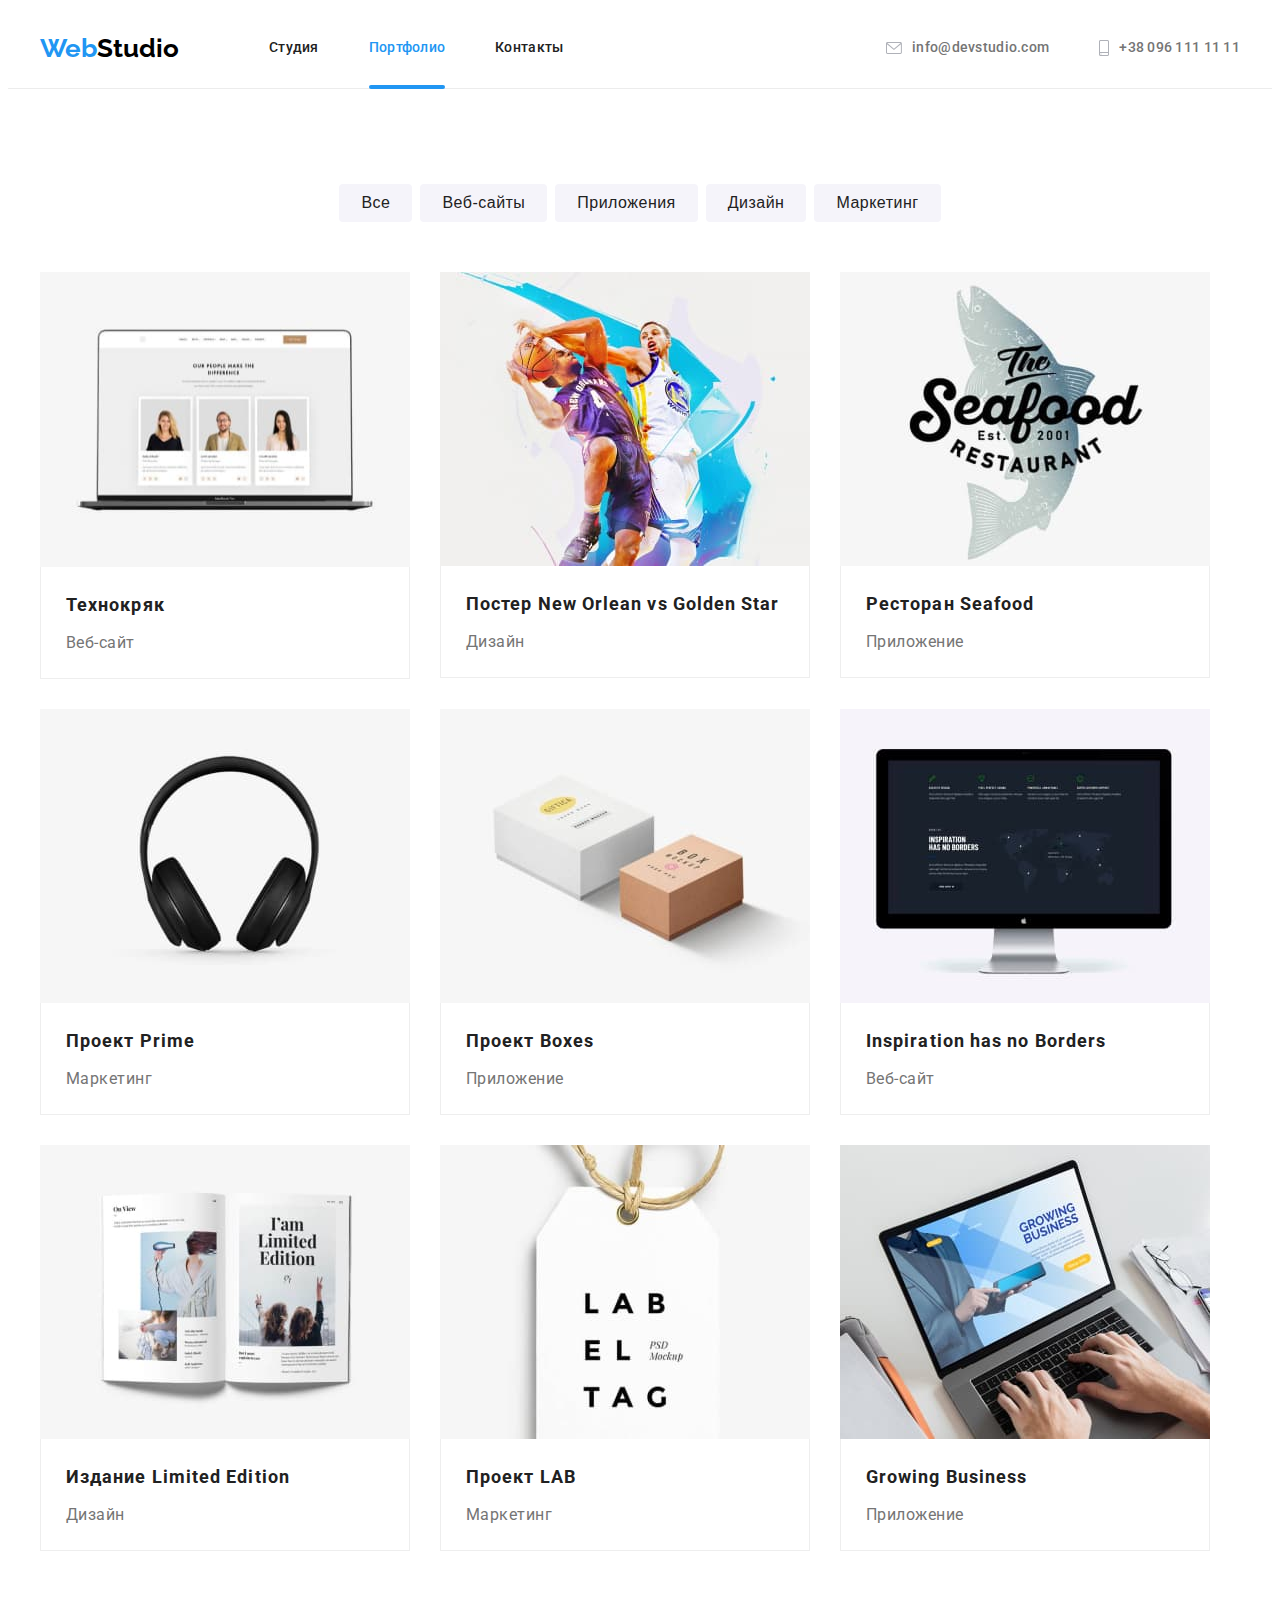
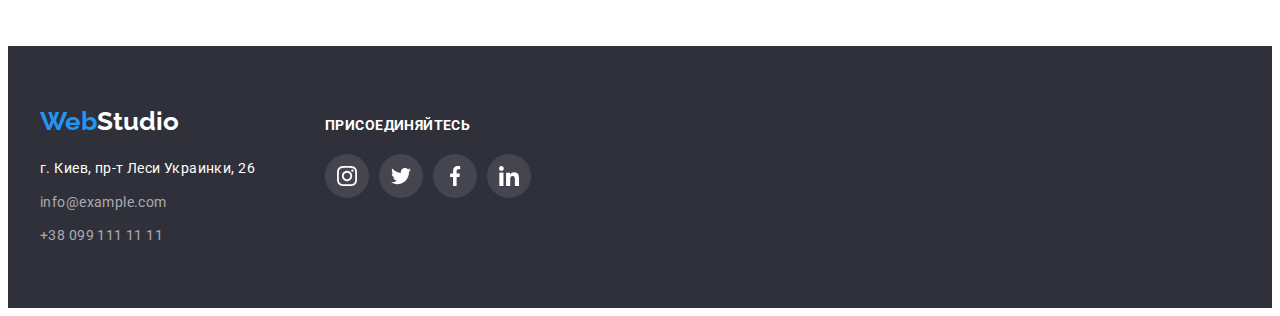
==== commit 820a87aa: "опечатка в атрибуте портфолио строка 137" ====
--- a/portfolio.html
+++ b/portfolio.html
@@ -67,7 +67,11 @@
                     </li>
                     <li>
                         <a href="" class="por-card link">
-                            <img src="./images/portfolio/img-1.jpg" width="370" alt="двое играют в баскетбол">
+                            <div class="overlay-wrap">
+                                <p class="overlay-porcard">Lorem ipsum dolor sit amet consectetur adipisicing elit. Amet totam perspiciatis laboriosam fuga voluptates.</p>
+                                <img src="./images/portfolio/img-1.jpg" width="370" alt="двое играют в баскетбол">
+
+                            </div>
                             <div class="card-capture">
                                 <h2 class="card-header-portfolio">Постер New Orlean vs Golden Star</h2>
                                 <p class="card-text-portfolio">Дизайн</p>
@@ -77,7 +81,10 @@
                     </li>
                     <li>
                         <a href="" class="por-card link">
-                            <img src="./images/portfolio/img-2.jpg" width="370" alt="логотип с рыбой на заднем плане">
+                            <div class="overlay-wrap">
+                                <p class="overlay-porcard">Lorem ipsum dolor sit amet consectetur adipisicing elit. Amet totam perspiciatis laboriosam fuga voluptates.</p>
+                                <img src="./images/portfolio/img-2.jpg" width="370" alt="логотип с рыбой на заднем плане">
+                            </div>
                             <div class="card-capture">
                                 <h2 class="card-header-portfolio">Ресторан Seafood</h2>
                                 <p class="card-text-portfolio">Приложение</p>
@@ -87,7 +94,11 @@
                     </li>
                     <li>
                         <a href="" class="por-card link">
-                            <img src="./images/portfolio/img-3.jpg" width="370" alt="наушники">
+                            <div class="overlay-wrap">
+                                <p class="overlay-porcard">Lorem, ipsum dolor sit amet consectetur adipisicing elit. Tenetur obcaecati sunt laboriosam pariatur dolorem quaerat facilis quasi totam voluptates explicabo, aliquid debitis quod quia nobis nihil reprehenderit nostrum
+                                    labore? Eligendi!</p>
+                                <img src="./images/portfolio/img-3.jpg" width="370" alt="наушники">
+                            </div>
                             <div class="card-capture">
                                 <h2 class="card-header-portfolio">Проект Prime</h2>
                                 <p class="card-text-portfolio">Маркетинг</p>
@@ -97,7 +108,11 @@
                     </li>
                     <li>
                         <a href="" class="por-card link">
-                            <img src="./images/portfolio/img-4.jpg" width="370" alt="две коробки картонные">
+                            <div class="overlay-wrap">
+                                <p class="overlay-porcard">Lorem ipsum dolor sit amet consectetur, adipisicing elit. Labore accusantium, commodi perferendis doloremque, perspiciatis vero adipisci quam maiores eum ipsam repellendus doloribus quibusdam! Sed recusandae distinctio
+                                    est voluptatem in a?</p>
+                                <img src="./images/portfolio/img-4.jpg" width="370" alt="две коробки картонные">
+                            </div>
                             <div class="card-capture">
                                 <h2 class="card-header-portfolio">Проект Boxes</h2>
                                 <p class="card-text-portfolio">Приложение</p>
@@ -107,7 +122,10 @@
                     </li>
                     <li>
                         <a href="" class="por-card link">
-                            <img src="./images/portfolio/img-5.jpg" width="370" alt="монитор с сайтом в темной теме">
+                            <div class="overlay-wrap">
+                                <p class="overlay-porcard">Lorem, ipsum dolor sit amet consectetur adipisicing elit. Tenetur obcaecati sunt laboriosam pariatur dolorem quaerat facilis quasi totam voluptates explicabo, aliquid debitis quod quia nobis nihil reprehenderit nostrum</p>
+                                <img src="./images/portfolio/img-5.jpg" width="370" alt="монитор с сайтом в темной теме">
+                            </div>
                             <div class="card-capture">
                                 <h2 class="card-header-portfolio">Inspiration has no Borders</h2>
                                 <p class="card-text-portfolio">Веб-сайт</p>
@@ -116,8 +134,12 @@
 
                     </li>
                     <li>
-                        <a href class="por-card link">
-                            <img src="./images/portfolio/img-6.jpg" width="370" alt="глянцевый журнал">
+                        <a href="" class="por-card link">
+                            <div class="overlay-wrap">
+                                <p class="overlay-porcard">Lorem, ipsum dolor sit amet consectetur adipisicing elit. Tenetur obcaecati sunt laboriosam pariatur dolorem quaerat facilis quasi totam voluptates explicabo, aliquid debitis quod quia nobis nihil reprehenderit nostrum
+                                    labore? Eligendi!</p>
+                                <img src="./images/portfolio/img-6.jpg" width="370" alt="глянцевый журнал">
+                            </div>
                             <div class="card-capture">
                                 <h2 class="card-header-portfolio">Издание Limited Edition</h2>
                                 <p class="card-text-portfolio">Дизайн</p>
@@ -128,7 +150,11 @@
                     </li>
                     <li>
                         <a href="" class="por-card link">
-                            <img src="./images/portfolio/img-7.jpg" width="370" alt="бирка с надписью лейбл">
+                            <div class="overlay-wrap">
+                                <p class="overlay-porcard">Lorem, ipsum dolor sit amet consectetur adipisicing elit. Tenetur obcaecati sunt laboriosam pariatur dolorem quaerat facilis quasi totam voluptates explicabo, aliquid debitis quod quia nobis nihil reprehenderit nostrum
+                                    labore? Eligendi!</p>
+                                <img src="./images/portfolio/img-7.jpg" width="370" alt="бирка с надписью лейбл">
+                            </div>
                             <div class="card-capture">
                                 <h2 class="card-header-portfolio">Проект LAB</h2>
                                 <p class="card-text-portfolio">Маркетинг</p>
@@ -139,7 +165,12 @@
                     </li>
                     <li>
                         <a href="" class="por-card link">
-                            <img src="./images/portfolio/img-8.jpg" width="370" alt="ноутбук и руки">
+                            <div class="overlay-wrap">
+                                <p class="overlay-porcard">Lorem, ipsum dolor sit amet consectetur adipisicing elit. Tenetur obcaecati sunt laboriosam pariatur dolorem quaerat facilis quasi totam voluptates explicabo, aliquid debitis quod quia nobis nihil reprehenderit nostrum
+                                    labore? Eligendi!</p>
+                                <img src="./images/portfolio/img-8.jpg" width="370" alt="ноутбук и руки">
+
+                            </div>
                             <div class="card-capture">
                                 <h2 class="card-header-portfolio">Growing Business</h2>
                                 <p class="card-text-portfolio">Приложение</p>
--- a/css/styles.css
+++ b/css/styles.css
@@ -79,7 +79,10 @@
     .header {
         border-bottom: 1px solid #ECECEC;
         display: block;
-        ;
+        /* position: fixed;
+        width: 100%;
+        background-color: var(--white-font);
+        z-index: 10000; */
     }
     
     .navigation {
@@ -101,6 +104,19 @@
         align-content: center;
         justify-content: center;
         position: relative;
+    }
+    
+    .nav::after {
+        content: "";
+        width: 100%;
+        height: 4px;
+        border-radius: 2px;
+        background-color: var(--acent-color);
+        display: flex;
+        position: absolute;
+        margin-top: 29px;
+        opacity: 0;
+        transition: opacity 250ms cubic-bezier(0.4, 0, 0.2, 1);
     }
     
     .nav:hover::after {
@@ -112,6 +128,7 @@
         display: flex;
         position: absolute;
         margin-top: 29px;
+        opacity: 1;
     }
     
     .nav:focus::after {
@@ -123,6 +140,7 @@
         display: flex;
         position: absolute;
         margin-top: 29px;
+        opacity: 1;
     }
     
     .menu-left-side:not(:last-child) {
@@ -156,6 +174,7 @@
         padding-top: 32px;
         padding-bottom: 32px;
         display: block;
+        transition: color 250ms cubic-bezier(0.4, 0, 0.2, 1);
     }
     
     .nav:hover,
@@ -177,10 +196,23 @@
         padding-bottom: 32px;
         display: flex;
         align-items: center;
+        transition: color 250ms cubic-bezier(0.4, 0, 0.2, 1), fill 250ms cubic-bezier(0.4, 0, 0.2, 1);
     }
     
     .current {
         color: var(--acent-color);
+    }
+    
+    .current::after {
+        content: "";
+        width: 100%;
+        height: 4px;
+        border-radius: 2px;
+        background-color: var(--acent-color);
+        display: flex;
+        position: absolute;
+        margin-top: 29px;
+        opacity: 1;
     }
     /* --- main ---*/
     /* --- hero ---*/
@@ -195,14 +227,6 @@
         padding-top: 200px;
         background-image: linear-gradient( rgba(47, 48, 58, 0.4), rgba(47, 48, 58, 0.4)), url("../images/big_bg.jpg");
     }
-    /*        
-            
-            .hero (висел на див вместе с контейнером) {
-                display: flex;
-                justify-content: center;
-                align-items: center;
-                flex-direction: column;
-            } */
     
     .hero-h1 {
         font-weight: 900;
@@ -236,6 +260,7 @@
         padding-right: 32px;
         padding-left: 32px;
         margin: 0 auto;
+        transition: background-color 250ms cubic-bezier(0.4, 0, 0.2, 1), box-shadow 250ms cubic-bezier(0.4, 0, 0.2, 1);
     }
     
     .hero-button:hover,
@@ -247,8 +272,6 @@
     }
     /* --- features --- */
     
-    .features-icon {}
-    
     .feature-icon-wrap {
         background-color: #F5F4FA;
         width: 270px;
@@ -297,6 +320,28 @@
         color: var(--second-color);
     }
     /* --- we-do --- */
+    
+    .we-do-card {
+        position: relative;
+        display: flex;
+        align-items: flex-end;
+    }
+    
+    .we-do-capture {
+        position: absolute;
+        color: var(--white-font);
+        text-transform: uppercase;
+        font-weight: 700;
+        font-size: 14px;
+        line-height: 1.14;
+        letter-spacing: 0.03em;
+        background: rgba(47, 48, 58, 0.8);
+        width: 100%;
+        height: 70px;
+        display: flex;
+        align-items: center;
+        justify-content: center;
+    }
     
     .wedo-section {
         padding-bottom: 95px;
@@ -331,6 +376,15 @@
         fill: var(--icon-color);
     }
     
+    .socials-icon {
+        transition: fill 250ms cubic-bezier(0.4, 0, 0.2, 1);
+    }
+    
+    .socials-icon:hover,
+    .socials-icon:focus {
+        fill: var(--white-font);
+    }
+    
     .socials-icon-wrap:not(:last-child) {
         margin-right: 10px;
     }
@@ -342,6 +396,7 @@
         border-radius: 50%;
         width: 44px;
         height: 44px;
+        transition: background-color 250ms cubic-bezier(0.4, 0, 0.2, 1);
     }
     
     .socials-icon-item:hover,
@@ -435,6 +490,7 @@
         justify-content: center;
         display: flex;
         fill: var(--icon-color);
+        transition: border 250ms cubic-bezier(0.4, 0, 0.2, 1);
     }
     
     .clients-list {
@@ -442,10 +498,8 @@
         align-items: center;
     }
     
-    .client-icon:hover,
-    .client-icon:focus {
-        fill: var(--acent-color);
-        cursor: pointer;
+    .client-icon {
+        transition: fill 250ms cubic-bezier(0.4, 0, 0.2, 1);
     }
     /* --- footer --- */
     
@@ -478,6 +532,7 @@
         line-height: 1.71;
         letter-spacing: 0.03em;
         color: var(--white-font);
+        transition: color 250ms cubic-bezier(0.4, 0, 0.2, 1);
     }
     
     .bottom-contacts {
@@ -485,6 +540,7 @@
         line-height: 1.71;
         letter-spacing: 0.03em;
         color: rgba(255, 255, 255, 0.6);
+        transition: color 250ms cubic-bezier(0.4, 0, 0.2, 1);
     }
     
     .address:focus,
@@ -527,6 +583,7 @@
         height: 44px;
         border-radius: 50%;
         background-color: rgba(255, 255, 255, 0.1);
+        transition: background-color 250ms cubic-bezier(0.4, 0, 0.2, 1);
     }
     
     .socials-footer-item:not(:last-child) {
@@ -557,6 +614,7 @@
         padding-bottom: 6px;
         padding-left: 22px;
         padding-right: 22px;
+        transition: color 250ms cubic-bezier(0.4, 0, 0.2, 1), background-color 250ms cubic-bezier(0.4, 0, 0.2, 1), box-shadow 250ms cubic-bezier(0.4, 0, 0.2, 1);
     }
     
     .btn-list {
@@ -574,8 +632,6 @@
         background-color: var(--acent-color);
         color: var(--white-font);
         box-shadow: 0px 3px 1px rgba(0, 0, 0, 0.1), 0px 1px 2px rgba(0, 0, 0, 0.08), 0px 2px 2px rgba(0, 0, 0, 0.12);
-        border-radius: 4px;
-        border: 0px;
     }
     /* карточка */
     
@@ -591,6 +647,8 @@
         margin-left: 30px;
         margin-top: 30px;
         display: block;
+        box-shadow: none;
+        transition: box-shadow 250ms cubic-bezier(0.4, 0, 0.2, 1);
     }
     
     .por-card:hover,
@@ -643,8 +701,8 @@
         color: var(--white-font);
         padding-left: 24px;
         padding-right: 24px;
-        padding-top: 63px;
-        padding-bottom: 63px;
+        padding-top: 60px;
+        padding-bottom: 10px;
         font-size: 18px;
         line-height: 1.56;
         letter-spacing: 0.03em;
@@ -654,4 +712,51 @@
     }
     /* .card-case:not(:nth-last-child(-n + 3)) {
                 margin-bottom: 30px;
-            } */+            } */
+    /*=======MODAL========*/
+    
+    .backdrop {
+        position: fixed;
+        top: 0;
+        left: 0;
+        width: 100vw;
+        height: 100vh;
+        background: rgba(0, 0, 0, 0.2);
+        transition: opacity 250ms cubic-bezier(0.4, 0, 0.2, 1), visibility 250ms cubic-bezier(0.4, 0, 0.2, 1);
+    }
+    
+    .hero-modal {
+        position: absolute;
+        top: 50%;
+        left: 50%;
+        transform: translate(-50%, -50%);
+        width: 528px;
+        height: 580px;
+        background-color: var(--white-font);
+        border-radius: 4px;
+        box-shadow: 0px 1px 3px rgba(0, 0, 0, 0.12), 0px 1px 1px rgba(0, 0, 0, 0.14), 0px 2px 1px rgba(0, 0, 0, 0.2);
+    }
+    
+    .modal-close {
+        background-color: var(--white-font);
+        border: 1px solid rgba(0, 0, 0, 0.1);
+        border-radius: 50%;
+        width: 30px;
+        height: 30px;
+        position: absolute;
+        top: 8px;
+        right: 8px;
+        cursor: pointer;
+    }
+    
+    .close-icon {
+        display: flex;
+        align-items: center;
+        justify-items: center;
+    }
+    
+    .is-hidden {
+        opacity: 0;
+        visibility: hidden;
+        pointer-events: none;
+    }